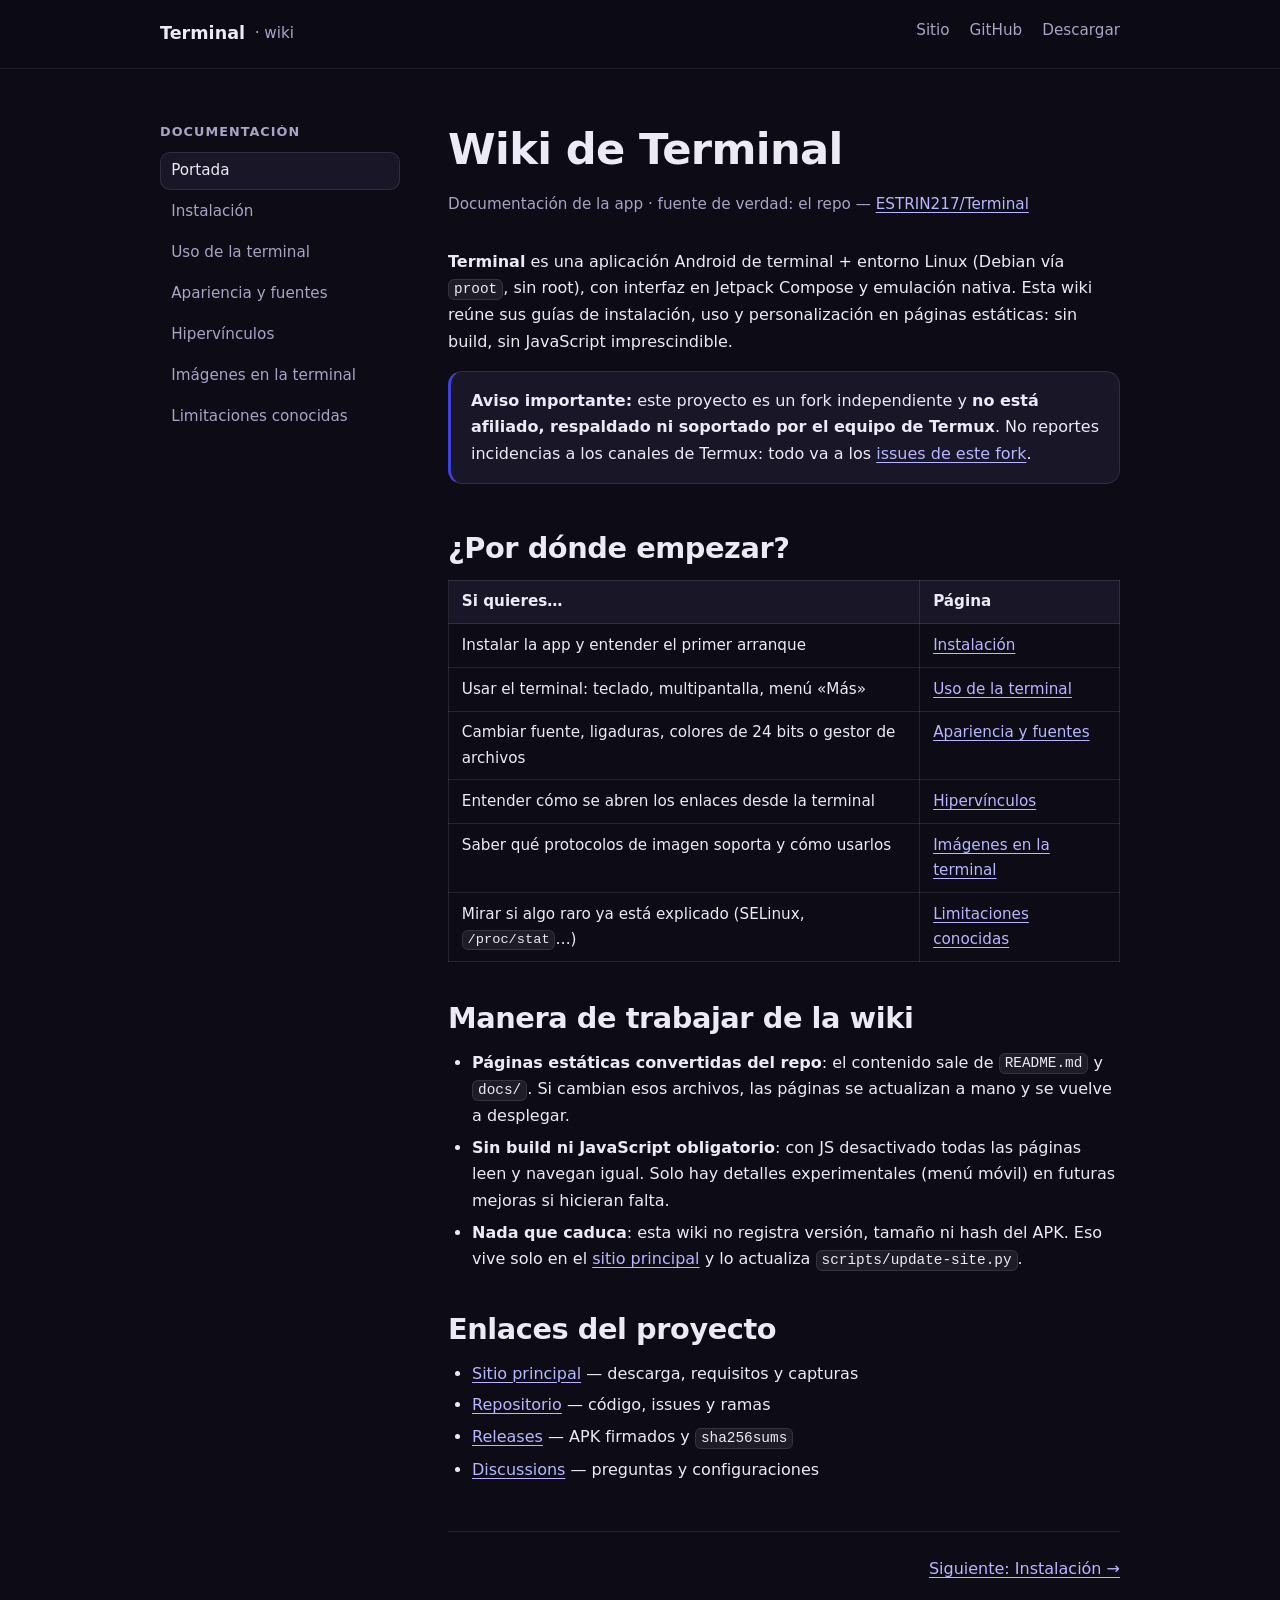
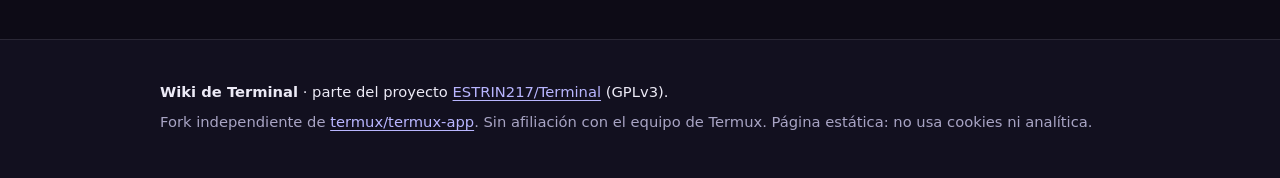
==== wiki/index.html @ 69f6b1d4 "Added: wiki de documentación estática en hosting terminal-gnulinux-docs Siete páginas convertidas de" ====
<!DOCTYPE html>
<html lang="es">
<head>
    <meta charset="utf-8">
    <meta name="viewport" content="width=device-width, initial-scale=1">
    <title>Wiki de Terminal — Documentación de la app</title>
    <meta name="description" content="Documentación de Terminal: instalación, uso de la terminal, personalización, hipervínculos, imágenes y limitaciones conocidas.">
    <meta name="theme-color" content="#15122a">
    <meta name="color-scheme" content="dark">
    <link rel="canonical" href="https://terminal-gnulinux-docs.web.app/">
    <link rel="icon" href="https://terminal-gnulinux.web.app/img/icon-192.png" type="image/png">
    <link rel="stylesheet" href="styles.css">

    <meta property="og:type" content="website">
    <meta property="og:site_name" content="Wiki de Terminal">
    <meta property="og:title" content="Wiki de Terminal">
    <meta property="og:description" content="Documentación de Terminal: instalación, uso, personalización y limitaciones.">
</head>
<body>
    <a class="skip-link" href="#contenido">Saltar al contenido</a>

    <header class="site-header">
        <div class="wrap header-inner">
            <a class="brand" href="index.html">
                <span class="brand-name">Terminal</span>
                <span class="brand-sub">· wiki</span>
            </a>
            <nav class="site-nav" aria-label="Enlaces del sitio">
                <ul>
                    <li><a href="https://terminal-gnulinux.web.app">Sitio</a></li>
                    <li><a href="https://github.com/ESTRIN217/Terminal">GitHub</a></li>
                    <li><a href="https://github.com/ESTRIN217/Terminal/releases">Descargar</a></li>
                </ul>
            </nav>
        </div>
    </header>

    <main id="contenido">
        <div class="wrap docs">
            <nav class="docs-nav" aria-label="Páginas de la wiki">
                <h2>Documentación</h2>
                <ul>
                    <li><a href="index.html" aria-current="page">Portada</a></li>
                    <li><a href="instalacion.html">Instalación</a></li>
                    <li><a href="uso-terminal.html">Uso de la terminal</a></li>
                    <li><a href="personalizacion.html">Apariencia y fuentes</a></li>
                    <li><a href="hipervinculos.html">Hipervínculos</a></li>
                    <li><a href="imagenes.html">Imágenes en la terminal</a></li>
                    <li><a href="limitaciones.html">Limitaciones conocidas</a></li>
                </ul>
            </nav>

            <article class="docs-main">
                <header class="doc-head">
                    <h1>Wiki de Terminal</h1>
                    <p class="doc-meta">Documentación de la app · fuente de verdad: el repo — <a href="https://github.com/ESTRIN217/Terminal">ESTRIN217/Terminal</a></p>
                </header>

                <div class="doc-body">
                    <p>
                        <strong>Terminal</strong> es una aplicación Android de terminal + entorno Linux
                        (Debian vía <code>proot</code>, sin root), con interfaz en Jetpack Compose y
                        emulación nativa. Esta wiki reúne sus guías de instalación, uso y
                        personalización en páginas estáticas: sin build, sin JavaScript imprescindible.
                    </p>

                    <div class="key-point">
                        <p>
                            <strong>Aviso importante:</strong> este proyecto es un fork independiente y
                            <strong>no está afiliado, respaldado ni soportado por el equipo de Termux</strong>.
                            No reportes incidencias a los canales de Termux: todo va a los
                            <a href="https://github.com/ESTRIN217/Terminal/issues">issues de este fork</a>.
                        </p>
                    </div>

                    <h2>¿Por dónde empezar?</h2>
                    <table>
                        <thead>
                            <tr>
                                <th>Si quieres…</th>
                                <th>Página</th>
                            </tr>
                        </thead>
                        <tbody>
                            <tr>
                                <td>Instalar la app y entender el primer arranque</td>
                                <td><a href="instalacion.html">Instalación</a></td>
                            </tr>
                            <tr>
                                <td>Usar el terminal: teclado, multipantalla, menú «Más»</td>
                                <td><a href="uso-terminal.html">Uso de la terminal</a></td>
                            </tr>
                            <tr>
                                <td>Cambiar fuente, ligaduras, colores de 24 bits o gestor de archivos</td>
                                <td><a href="personalizacion.html">Apariencia y fuentes</a></td>
                            </tr>
                            <tr>
                                <td>Entender cómo se abren los enlaces desde la terminal</td>
                                <td><a href="hipervinculos.html">Hipervínculos</a></td>
                            </tr>
                            <tr>
                                <td>Saber qué protocolos de imagen soporta y cómo usarlos</td>
                                <td><a href="imagenes.html">Imágenes en la terminal</a></td>
                            </tr>
                            <tr>
                                <td>Mirar si algo raro ya está explicado (SELinux, <code>/proc/stat</code>…)</td>
                                <td><a href="limitaciones.html">Limitaciones conocidas</a></td>
                            </tr>
                        </tbody>
                    </table>

                    <h2>Manera de trabajar de la wiki</h2>
                    <ul>
                        <li>
                            <strong>Páginas estáticas convertidas del repo</strong>: el contenido sale de
                            <code>README.md</code> y <code>docs/</code>. Si cambian esos archivos, las
                            páginas se actualizan a mano y se vuelve a desplegar.
                        </li>
                        <li>
                            <strong>Sin build ni JavaScript obligatorio</strong>: con JS desactivado todas
                            las páginas leen y navegan igual. Solo hay detalles experimentales (menú
                            móvil) en futuras mejoras si hicieran falta.
                        </li>
                        <li>
                            <strong>Nada que caduca</strong>: esta wiki no registra versión, tamaño ni
                            hash del APK. Eso vive solo en el
                            <a href="https://terminal-gnulinux.web.app">sitio principal</a>
                            y lo actualiza <code>scripts/update-site.py</code>.
                        </li>
                    </ul>

                    <h2>Enlaces del proyecto</h2>
                    <ul>
                        <li><a href="https://terminal-gnulinux.web.app">Sitio principal</a> — descarga, requisitos y capturas</li>
                        <li><a href="https://github.com/ESTRIN217/Terminal">Repositorio</a> — código, issues y ramas</li>
                        <li><a href="https://github.com/ESTRIN217/Terminal/releases">Releases</a> — APK firmados y <code>sha256sums</code></li>
                        <li><a href="https://github.com/ESTRIN217/Terminal/discussions">Discussions</a> — preguntas y configuraciones</li>
                    </ul>
                </div>

                <nav class="page-nav" aria-label="Siguiente página">
                    <span></span>
                    <a href="instalacion.html" rel="next">Siguiente: Instalación →</a>
                </nav>
            </article>
        </div>
    </main>

    <footer class="footer">
        <div class="wrap footer__inner">
            <p>
                <strong>Wiki de Terminal</strong> · parte del proyecto
                <a href="https://github.com/ESTRIN217/Terminal">ESTRIN217/Terminal</a> (GPLv3).
            </p>
            <p class="muted">
                Fork independiente de <a href="https://github.com/termux/termux-app">termux/termux-app</a>.
                Sin afiliación con el equipo de Termux. Página estática: no usa cookies ni analítica.
            </p>
        </div>
    </footer>
</body>
</html>
---- wiki/styles.css ----
/* Terminal docs wiki.
   Static, no dependencies and no build step. Tokens cloned from public/styles.css. */

/* ---------- Tokens ---------- */

:root {
    --bg: #0d0b16;
    --bg-alt: #12101f;
    --surface: #191627;
    --border: rgba(255, 255, 255, 0.1);
    --border-strong: rgba(255, 255, 255, 0.18);
    --text: #eceaf6;
    --muted: #a8a4c4;
    --brand-b: #3d42d8;
    --accent: #e46aa8;
    --green: #7ce38b;
    --warn: #ffb347;
    --radius: 14px;
    --radius-lg: 22px;
    --wrap: 1000px;
    --mono: ui-monospace, "Fira Code", "JetBrains Mono", "SFMono-Regular", Menlo, Consolas, monospace;
    --sans: system-ui, -apple-system, "Segoe UI", Roboto, Helvetica, Arial, sans-serif;
}

/* ---------- Reset ---------- */

*,
*::before,
*::after {
    box-sizing: border-box;
}

html {
    -webkit-text-size-adjust: 100%;
    scroll-behavior: smooth;
    scroll-padding-top: 5.5rem;
}

body {
    margin: 0;
    background: var(--bg);
    color: var(--text);
    font-family: var(--sans);
    font-size: 1rem;
    line-height: 1.65;
    -webkit-font-smoothing: antialiased;
}

img {
    max-width: 100%;
    height: auto;
    display: block;
}

a {
    color: #b9b6ff;
    text-decoration-thickness: 1px;
    text-underline-offset: 3px;
}

a:hover {
    color: #d6d4ff;
}

code {
    font-family: var(--mono);
    font-size: 0.9em;
    background: rgba(255, 255, 255, 0.07);
    border: 1px solid var(--border);
    border-radius: 6px;
    padding: 0.1em 0.35em;
    overflow-wrap: anywhere;
}

pre {
    margin: 0 0 1em;
    padding: 1rem 1.25rem;
    background: var(--surface);
    border: 1px solid var(--border);
    border-radius: var(--radius);
    overflow-x: auto;
}

pre code {
    display: block;
    background: none;
    border: 0;
    padding: 0;
    font-size: 0.85rem;
}

h1,
h2,
h3 {
    line-height: 1.15;
    margin: 0 0 0.5em;
    letter-spacing: -0.015em;
}

p {
    margin: 0 0 1em;
}

ul,
ol {
    margin: 0 0 1em;
    padding-left: 1.5rem;
}

li {
    margin-bottom: 0.35em;
}

dl {
    margin: 0 0 1em;
}

dt {
    font-weight: 650;
}

dd {
    margin: 0 0 0.6em;
    margin-inline-start: 0;
}

table {
    width: 100%;
    border-collapse: collapse;
    margin: 0 0 1em;
    font-size: 0.95rem;
}

th,
td {
    text-align: left;
    border: 1px solid var(--border);
    padding: 0.55rem 0.8rem;
    vertical-align: top;
}

th {
    background: var(--surface);
}

blockquote {
    margin: 0 0 1em;
    padding: 0.75rem 1.25rem;
    border-inline-start: 3px solid var(--warn);
    border-radius: 6px;
    background: rgba(255, 179, 71, 0.08);
    color: var(--muted);
}

blockquote p:last-child {
    margin-bottom: 0;
}

:focus-visible {
    outline: 2px solid var(--accent);
    outline-offset: 3px;
    border-radius: 4px;
}

.skip-link {
    position: absolute;
    left: -9999px;
    top: 0;
    z-index: 100;
    background: var(--accent);
    color: #14060f;
    font-weight: 700;
    padding: 0.75rem 1.25rem;
    border-radius: 0 0 var(--radius) 0;
}

.skip-link:focus {
    left: 0;
}

/* ---------- Layout ---------- */

.wrap {
    width: 100%;
    max-width: var(--wrap);
    margin: 0 auto;
    padding: 0 20px;
}

.docs {
    display: grid;
    gap: 2.5rem;
    padding-block: clamp(2rem, 5vw, 3.5rem);
}

@media (min-width: 880px) {
    .docs {
        grid-template-columns: 240px minmax(0, 1fr);
        gap: 3rem;
    }

    .docs-nav {
        position: sticky;
        top: 6.5rem;
        align-self: start;
        max-height: calc(100vh - 7.5rem);
        overflow-y: auto;
    }
}

/* ---------- Cabecera ---------- */

.site-header {
    position: sticky;
    top: 0;
    z-index: 50;
    background: rgba(13, 11, 22, 0.92);
    backdrop-filter: blur(12px);
    border-bottom: 1px solid var(--border);
}

.header-inner {
    display: flex;
    align-items: center;
    justify-content: space-between;
    min-height: 4.25rem;
}

.brand {
    display: inline-flex;
    align-items: center;
    gap: 0.6rem;
    font-weight: 700;
    font-size: 1.1rem;
    color: var(--text);
    text-decoration: none;
}

.brand:hover {
    color: var(--text);
}

.brand-sub {
    color: var(--muted);
    font-weight: 500;
    font-size: 0.95rem;
}

.site-nav ul {
    display: flex;
    flex-wrap: wrap;
    gap: 0.25rem 1.25rem;
    margin: 0;
    padding: 0;
    list-style: none;
    font-size: 0.95rem;
}

.site-nav a {
    color: var(--muted);
    text-decoration: none;
    padding: 0.35em 0;
}

.site-nav a:hover,
.site-nav a[aria-current="page"] {
    color: var(--text);
}

.site-nav a[aria-current="page"] {
    text-decoration: underline;
    text-decoration-color: var(--accent);
}

/* ---------- Índice lateral ---------- */

.docs-nav h2 {
    font-size: 0.8rem;
    text-transform: uppercase;
    letter-spacing: 0.08em;
    color: var(--muted);
    margin-bottom: 0.75rem;
}

.docs-nav ul {
    list-style: none;
    margin: 0;
    padding: 0;
    font-size: 0.95rem;
}

.docs-nav li {
    margin-bottom: 0.2rem;
}

.docs-nav a {
    display: block;
    padding: 0.4rem 0.7rem;
    border-radius: 10px;
    color: var(--muted);
    text-decoration: none;
}

.docs-nav a:hover {
    color: var(--text);
    background: rgba(255, 255, 255, 0.05);
}

.docs-nav a[aria-current="page"] {
    color: var(--text);
    background: var(--surface);
    border: 1px solid var(--border);
    padding: calc(0.4rem - 1px) calc(0.7rem - 1px);
}

/* ---------- Contenido del artículo ---------- */

.doc-head {
    margin-bottom: 2rem;
}

.doc-head h1 {
    font-size: clamp(2rem, 5vw, 2.7rem);
    margin-bottom: 0.4em;
}

.doc-head .doc-meta {
    color: var(--muted);
    margin: 0;
    font-size: 0.95rem;
}

.doc-body h2 {
    padding-top: 1.5rem;
    margin-top: 1rem;
    font-size: clamp(1.4rem, 3vw, 1.8rem);
}

.doc-body h3 {
    padding-top: 0.75rem;
    font-size: 1.15rem;
}

.key-point {
    border: 1px solid var(--border);
    border-inline-start: 3px solid var(--brand-b);
    border-radius: var(--radius);
    background: var(--surface);
    padding: 1rem 1.25rem;
    margin: 0 0 1.5rem;
}

.key-point p:last-child {
    margin-bottom: 0;
}

.page-nav {
    display: flex;
    flex-wrap: wrap;
    gap: 0.75rem;
    justify-content: space-between;
    margin-top: 3rem;
    padding-top: 1.5rem;
    border-top: 1px solid var(--border);
}

/* ---------- Pie ---------- */

.footer {
    border-top: 1px solid var(--border);
    background: var(--bg-alt);
    padding-block: 2.5rem;
    font-size: 0.92rem;
}

.footer p {
    margin-bottom: 0.4em;
}

.footer .muted {
    color: var(--muted);
}
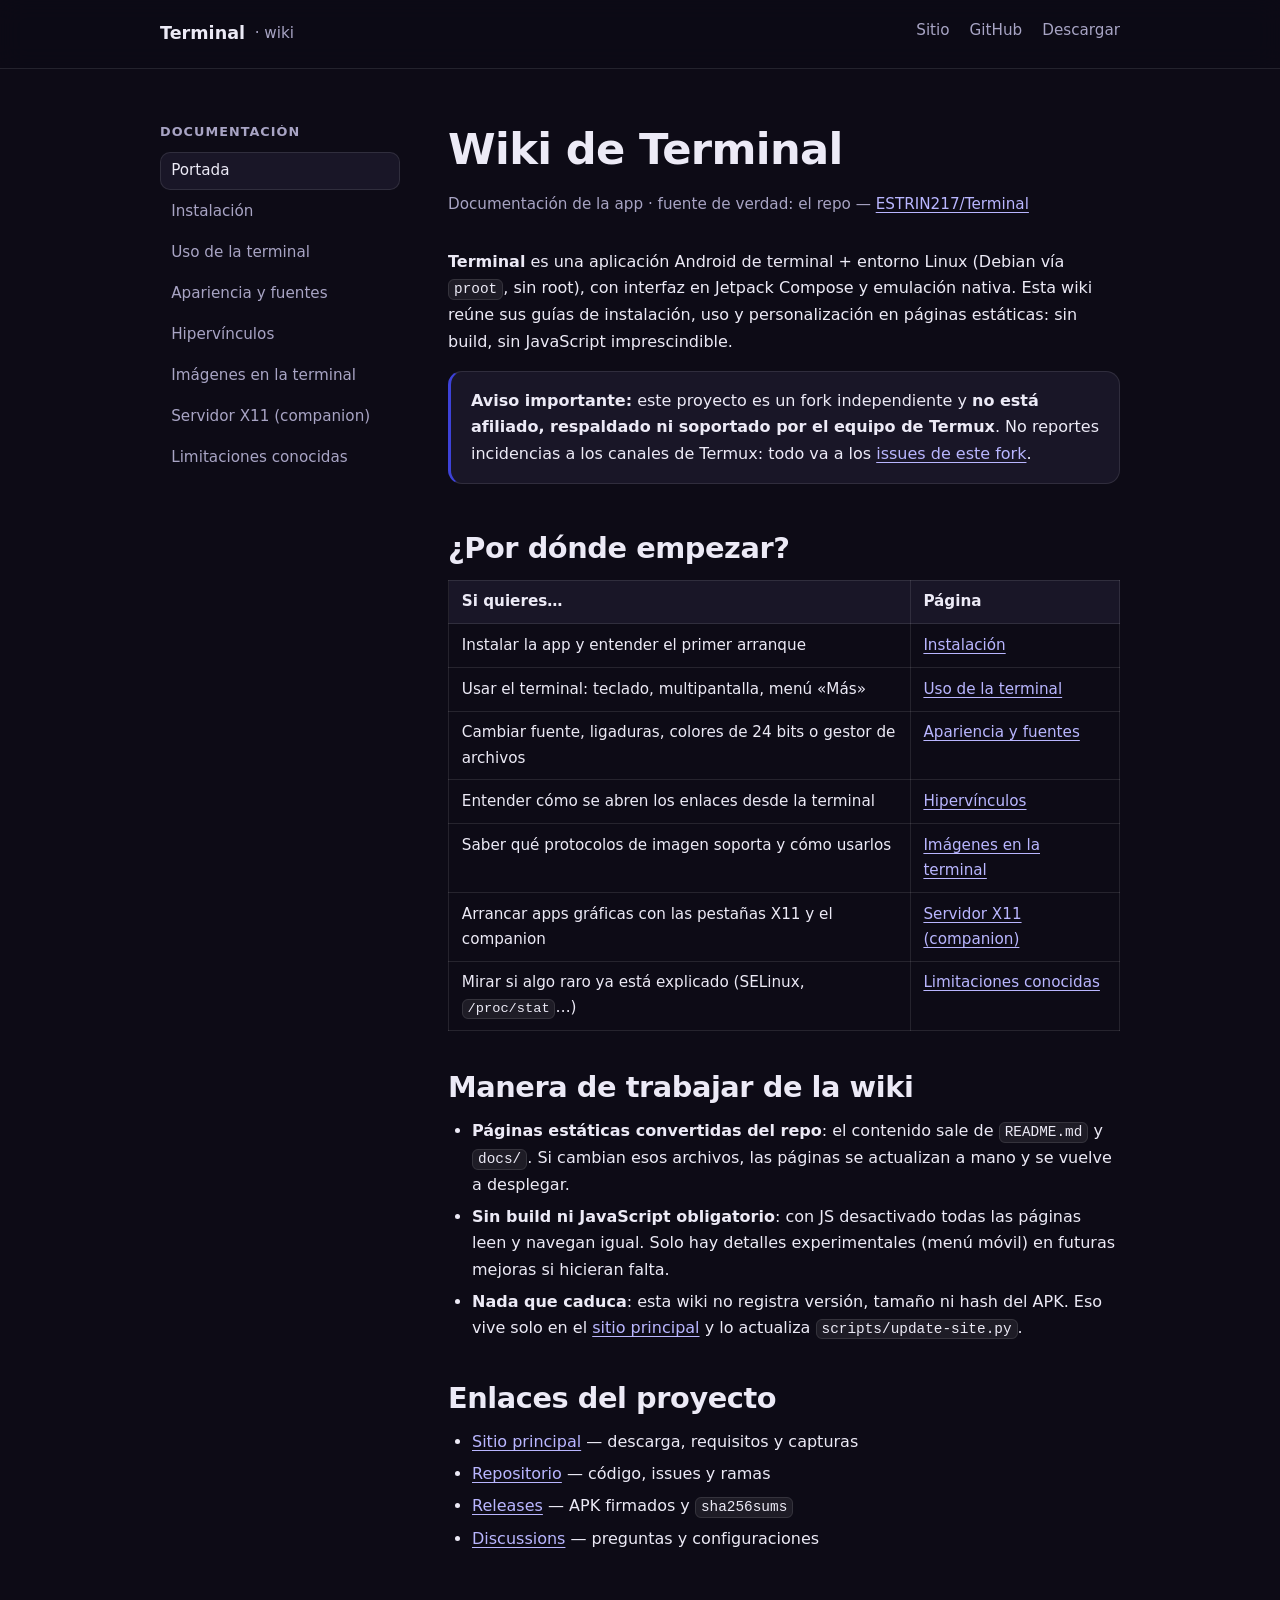
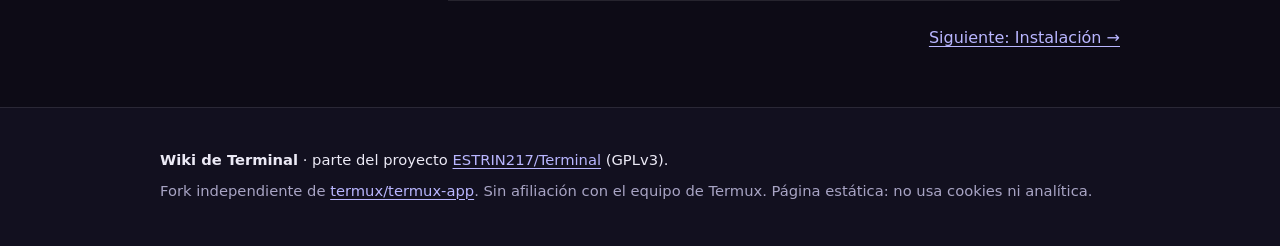
==== commit 25492b0a: "Added X11 companion wiki page with T9-T10 doc updates" ====
--- a/wiki/index.html
+++ b/wiki/index.html
@@ -4,7 +4,7 @@
     <meta charset="utf-8">
     <meta name="viewport" content="width=device-width, initial-scale=1">
     <title>Wiki de Terminal — Documentación de la app</title>
-    <meta name="description" content="Documentación de Terminal: instalación, uso de la terminal, personalización, hipervínculos, imágenes y limitaciones conocidas.">
+    <meta name="description" content="Documentación de Terminal: instalación, uso de la terminal, personalización, hipervínculos, imágenes, servidor X11 y limitaciones conocidas.">
     <meta name="theme-color" content="#15122a">
     <meta name="color-scheme" content="dark">
     <link rel="canonical" href="https://terminal-gnulinux-docs.web.app/">
@@ -46,6 +46,7 @@
                     <li><a href="personalizacion.html">Apariencia y fuentes</a></li>
                     <li><a href="hipervinculos.html">Hipervínculos</a></li>
                     <li><a href="imagenes.html">Imágenes en la terminal</a></li>
+                    <li><a href="x11.html">Servidor X11 (companion)</a></li>
                     <li><a href="limitaciones.html">Limitaciones conocidas</a></li>
                 </ul>
             </nav>
@@ -101,6 +102,10 @@
                             <tr>
                                 <td>Saber qué protocolos de imagen soporta y cómo usarlos</td>
                                 <td><a href="imagenes.html">Imágenes en la terminal</a></td>
+                            </tr>
+                            <tr>
+                                <td>Arrancar apps gráficas con las pestañas X11 y el companion</td>
+                                <td><a href="x11.html">Servidor X11 (companion)</a></td>
                             </tr>
                             <tr>
                                 <td>Mirar si algo raro ya está explicado (SELinux, <code>/proc/stat</code>…)</td>
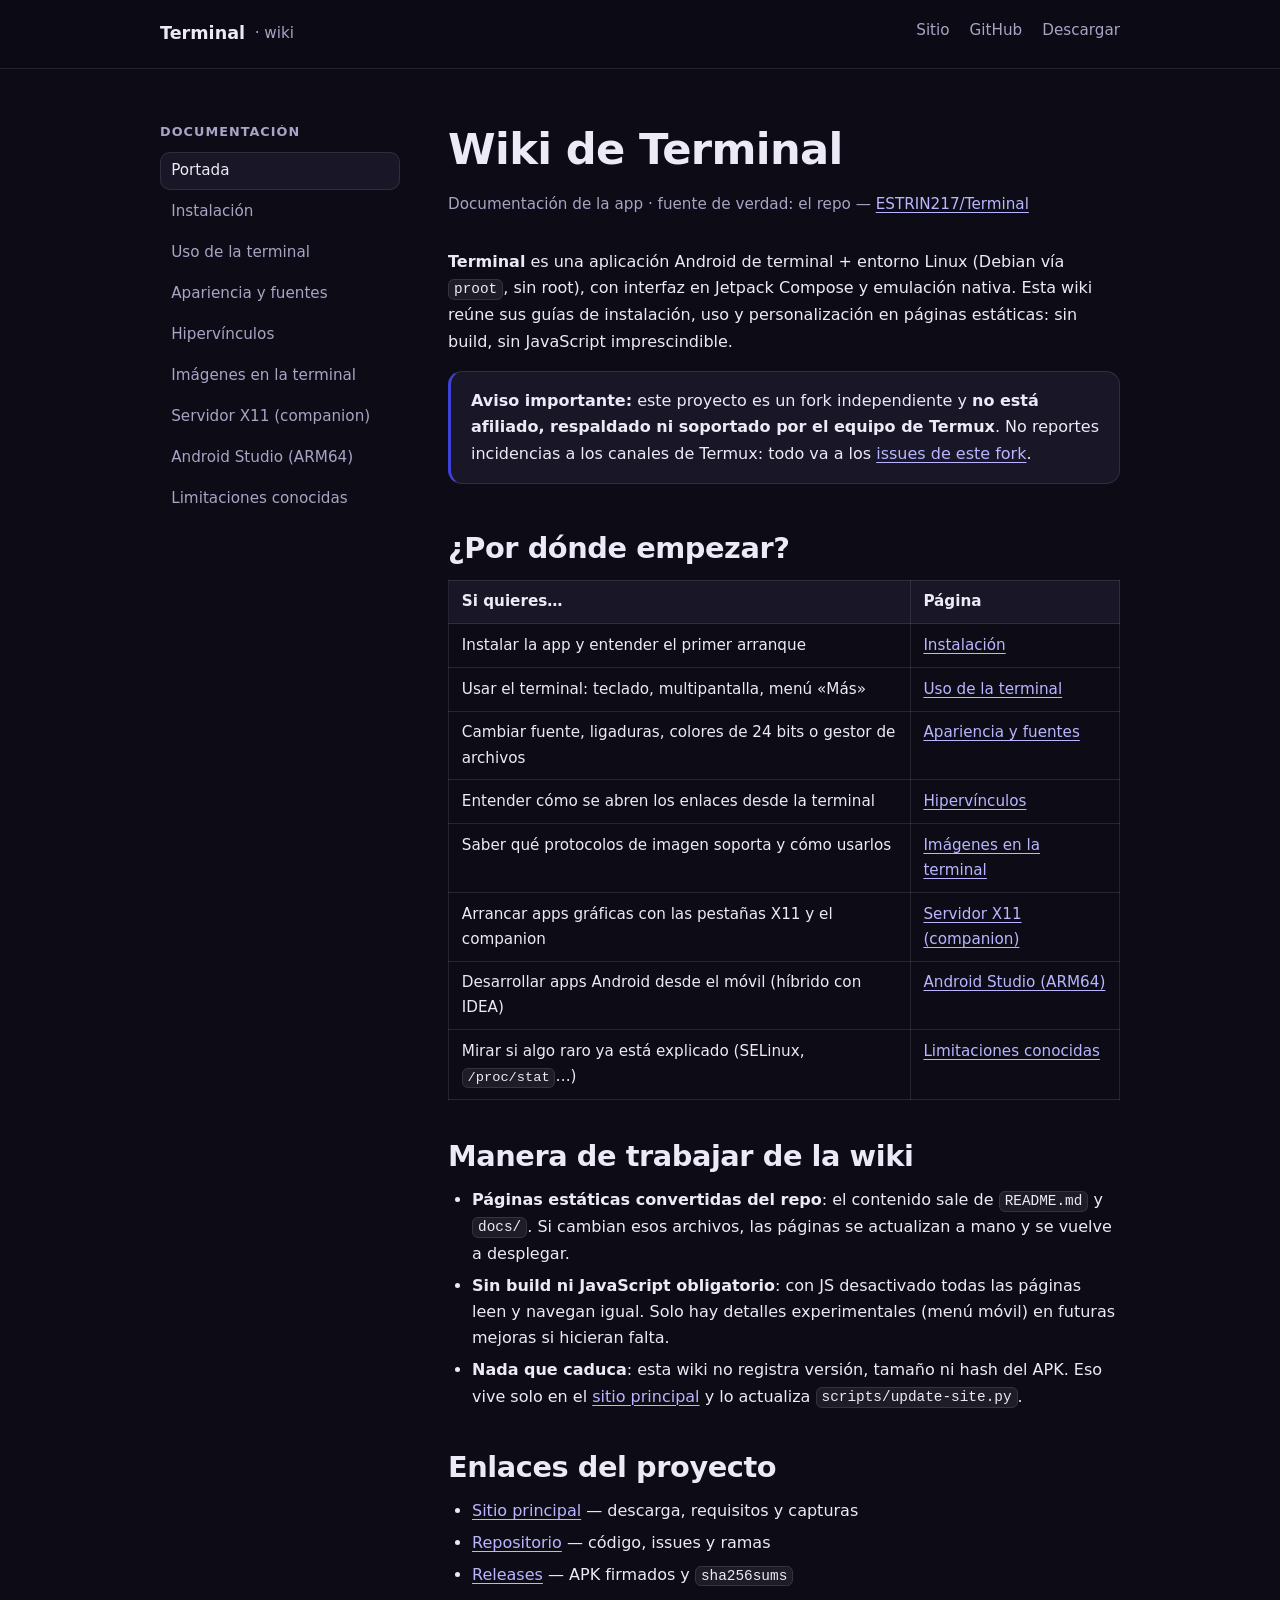
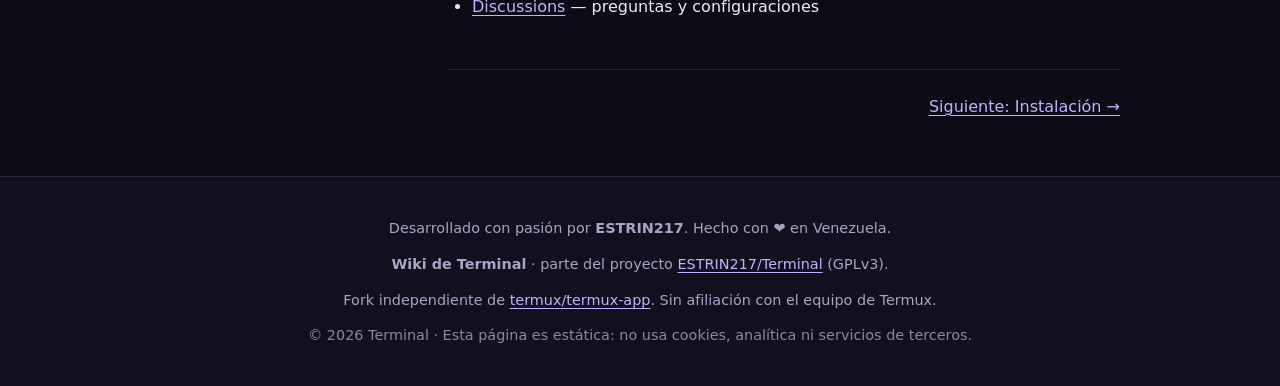
==== commit 83b3c237: "Added: guía Android Studio (ARM64) en la wiki y branding ESTRIN217 del sitio" ====
--- a/wiki/index.html
+++ b/wiki/index.html
@@ -47,6 +47,7 @@
                     <li><a href="hipervinculos.html">Hipervínculos</a></li>
                     <li><a href="imagenes.html">Imágenes en la terminal</a></li>
                     <li><a href="x11.html">Servidor X11 (companion)</a></li>
+                    <li><a href="android-studio.html">Android Studio (ARM64)</a></li>
                     <li><a href="limitaciones.html">Limitaciones conocidas</a></li>
                 </ul>
             </nav>
@@ -108,6 +109,10 @@
                                 <td><a href="x11.html">Servidor X11 (companion)</a></td>
                             </tr>
                             <tr>
+                                <td>Desarrollar apps Android desde el móvil (híbrido con IDEA)</td>
+                                <td><a href="android-studio.html">Android Studio (ARM64)</a></td>
+                            </tr>
+                            <tr>
                                 <td>Mirar si algo raro ya está explicado (SELinux, <code>/proc/stat</code>…)</td>
                                 <td><a href="limitaciones.html">Limitaciones conocidas</a></td>
                             </tr>
@@ -153,14 +158,16 @@
 
     <footer class="footer">
         <div class="wrap footer__inner">
+            <p>Desarrollado con pasión por <strong>ESTRIN217</strong>. Hecho con ❤️ en Venezuela.</p>
             <p>
                 <strong>Wiki de Terminal</strong> · parte del proyecto
                 <a href="https://github.com/ESTRIN217/Terminal">ESTRIN217/Terminal</a> (GPLv3).
             </p>
             <p class="muted">
                 Fork independiente de <a href="https://github.com/termux/termux-app">termux/termux-app</a>.
-                Sin afiliación con el equipo de Termux. Página estática: no usa cookies ni analítica.
+                Sin afiliación con el equipo de Termux.
             </p>
+            <p class="footer__legal">© 2026 Terminal · Esta página es estática: no usa cookies, analítica ni servicios de terceros.</p>
         </div>
     </footer>
 </body>
--- a/wiki/styles.css
+++ b/wiki/styles.css
@@ -373,10 +373,12 @@
     font-size: 0.92rem;
 }
 
+.footer__inner { display: grid; gap: 12px; justify-items: center; text-align: center; }
 .footer p {
-    margin-bottom: 0.4em;
+    margin: 0; color: var(--muted); font-size: .9rem; 
 }
 
 .footer .muted {
     color: var(--muted);
 }
+.footer__legal { font-size: .82rem; opacity: .8; }
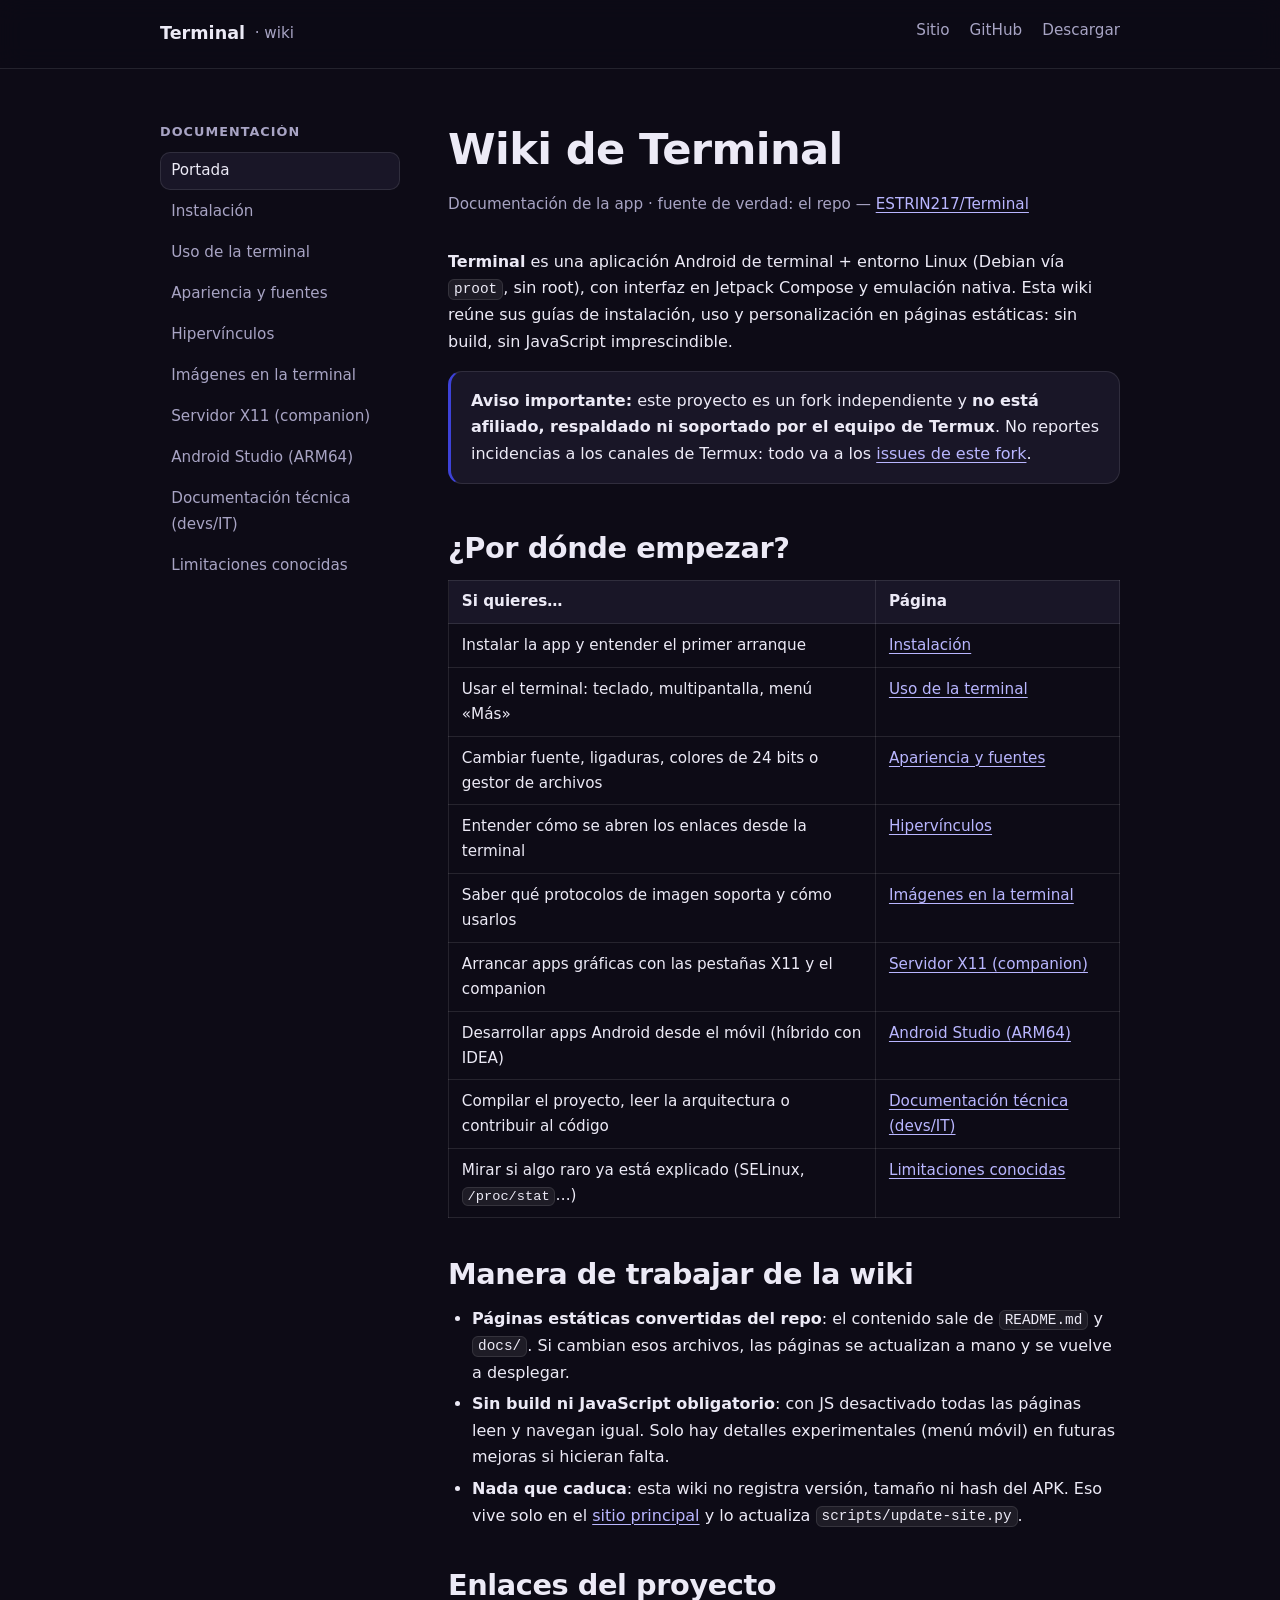
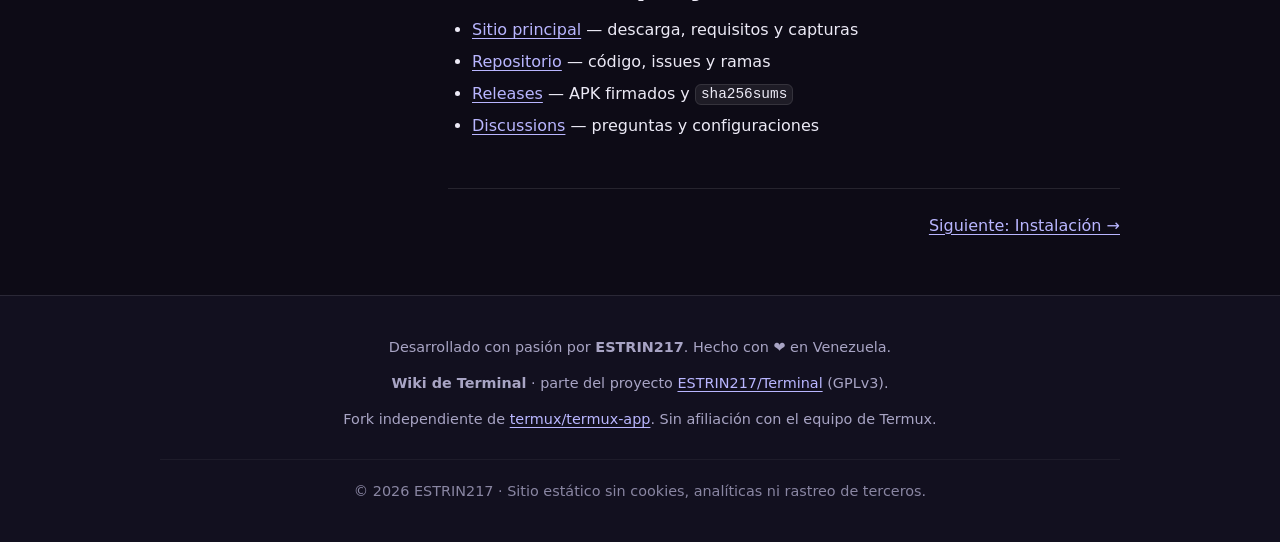
==== commit 65ab33fa: "Added: wiki — Documentación técnica (devs/IT): nueva página tecnicos.html con arquitectura, compilac" ====
--- a/wiki/index.html
+++ b/wiki/index.html
@@ -4,7 +4,7 @@
     <meta charset="utf-8">
     <meta name="viewport" content="width=device-width, initial-scale=1">
     <title>Wiki de Terminal — Documentación de la app</title>
-    <meta name="description" content="Documentación de Terminal: instalación, uso de la terminal, personalización, hipervínculos, imágenes, servidor X11 y limitaciones conocidas.">
+    <meta name="description" content="Documentación de Terminal: instalación, uso de la terminal, personalización, hipervínculos, imágenes, servidor X11, documentación técnica para desarrolladores e IT, y limitaciones conocidas.">
     <meta name="theme-color" content="#15122a">
     <meta name="color-scheme" content="dark">
     <link rel="canonical" href="https://terminal-gnulinux-docs.web.app/">
@@ -14,7 +14,7 @@
     <meta property="og:type" content="website">
     <meta property="og:site_name" content="Wiki de Terminal">
     <meta property="og:title" content="Wiki de Terminal">
-    <meta property="og:description" content="Documentación de Terminal: instalación, uso, personalización y limitaciones.">
+    <meta property="og:description" content="Documentación de Terminal: instalación, uso, personalización, técnica (devs/IT) y limitaciones.">
 </head>
 <body>
     <a class="skip-link" href="#contenido">Saltar al contenido</a>
@@ -48,6 +48,7 @@
                     <li><a href="imagenes.html">Imágenes en la terminal</a></li>
                     <li><a href="x11.html">Servidor X11 (companion)</a></li>
                     <li><a href="android-studio.html">Android Studio (ARM64)</a></li>
+                    <li><a href="tecnicos.html">Documentación técnica (devs/IT)</a></li>
                     <li><a href="limitaciones.html">Limitaciones conocidas</a></li>
                 </ul>
             </nav>
@@ -113,6 +114,10 @@
                                 <td><a href="android-studio.html">Android Studio (ARM64)</a></td>
                             </tr>
                             <tr>
+                                <td>Compilar el proyecto, leer la arquitectura o contribuir al código</td>
+                                <td><a href="tecnicos.html">Documentación técnica (devs/IT)</a></td>
+                            </tr>
+                            <tr>
                                 <td>Mirar si algo raro ya está explicado (SELinux, <code>/proc/stat</code>…)</td>
                                 <td><a href="limitaciones.html">Limitaciones conocidas</a></td>
                             </tr>
@@ -167,7 +172,9 @@
                 Fork independiente de <a href="https://github.com/termux/termux-app">termux/termux-app</a>.
                 Sin afiliación con el equipo de Termux.
             </p>
-            <p class="footer__legal">© 2026 Terminal · Esta página es estática: no usa cookies, analítica ni servicios de terceros.</p>
+            <div class="footer__bottom">
+        <p class="footer__legal">© 2026 ESTRIN217 · Sitio estático sin cookies, analíticas ni rastreo de terceros.</p>
+            </div>
         </div>
     </footer>
 </body>
--- a/wiki/styles.css
+++ b/wiki/styles.css
@@ -381,4 +381,10 @@
 .footer .muted {
     color: var(--muted);
 }
+.footer__bottom {
+    margin-top: 1rem;
+    padding-top: 1.25rem;
+    border-top: 1px solid rgba(255, 255, 255, 0.05);
+    width: 100%;
+}
 .footer__legal { font-size: .82rem; opacity: .8; }
